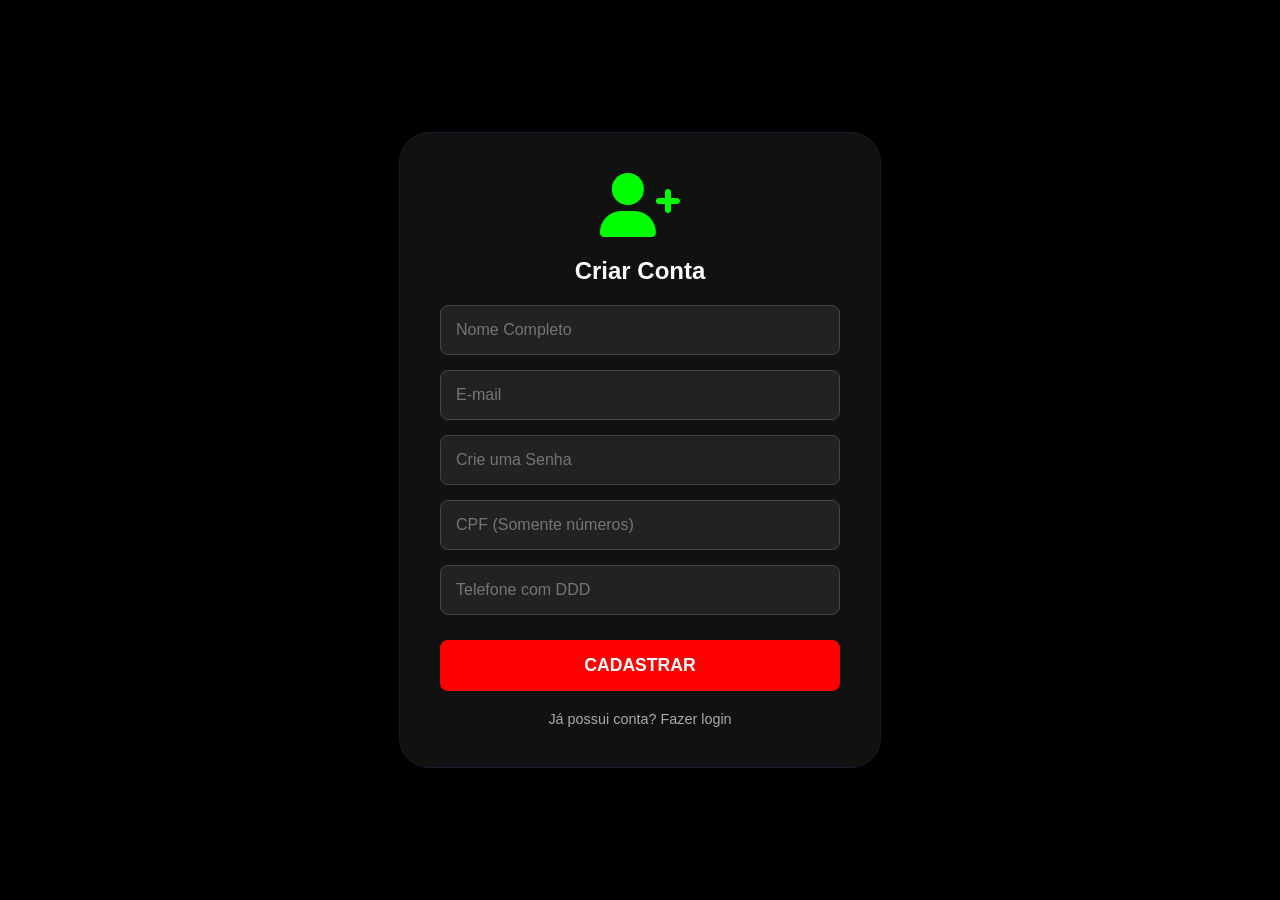
==== frontend/cadastro.html @ 56c07874 "Corrigindo repositório, adicionando estrutura de service, DTOs e novos arquivos do frontend" ====
<!DOCTYPE html>
<html lang="pt-BR">
<head>
    <meta charset="UTF-8">
    <meta name="viewport" content="width=device-width, initial-scale=1.0">
    <title>Cadastro - Monkeys Store</title>
    <link rel="stylesheet" href="style.css">
    <link rel="stylesheet" href="https://cdnjs.cloudflare.com/ajax/libs/font-awesome/6.0.0/css/all.min.css">
    <style>
        body {
            display: flex;
            justify-content: center;
            align-items: center;
            min-height: 100vh;
            margin: 0;
            background-color: #000;
        }
        .login-card {
            background: var(--bg-card, #111);
            border: 1px solid var(--border-color, #333);
            border-radius: 30px;
            padding: 40px;
            width: 100%;
            max-width: 400px;
            display: flex;
            flex-direction: column;
            align-items: center;
            box-shadow: 0 8px 25px rgba(0,0,0,0.8);
        }
        .login-icon {
            font-size: 4rem;
            color: var(--price-green, #00ff00);
            margin-bottom: 20px;
        }
        .login-form {
            width: 100%;
            display: flex;
            flex-direction: column;
            gap: 15px;
        }
        .login-form input {
            padding: 15px;
            background: #222;
            border: 1px solid #444;
            color: white;
            border-radius: 8px;
            font-size: 1rem;
            width: 100%;
            box-sizing: border-box;
        }
        .login-form input:focus {
            outline: none;
            border-color: var(--price-green, #00ff00);
        }
        .login-form button {
            background: var(--btn-red, #e60000);
            color: white;
            border: none;
            padding: 15px;
            border-radius: 8px;
            font-weight: bold;
            cursor: pointer;
            text-transform: uppercase;
            margin-top: 10px;
            font-size: 1.1rem;
        }
        .link-voltar {
            color: #aaa;
            margin-top: 20px;
            text-decoration: none;
            font-size: 0.9rem;
        }
        .link-voltar:hover { color: white; }
    </style>
</head>
<body>

    <div class="login-card">
        <i class="fas fa-user-plus login-icon"></i>
        <h2 style="color: white; margin-top: 0; margin-bottom: 20px;">Criar Conta</h2>
        
        <form class="login-form" id="form-cadastro">
            <!-- Atributos base da classe Usuario -->
            <input type="text" id="nome" placeholder="Nome Completo" required>
            <input type="email" id="email" placeholder="E-mail" required>
            <input type="password" id="senha" placeholder="Crie uma Senha" required>
            
            <!-- Atributos exclusivos da classe Cliente -->
            <input type="text" id="cpf" placeholder="CPF (Somente números)" maxlength="11" required>
            <input type="tel" id="telefone" placeholder="Telefone com DDD" required>
            
            <button type="submit">Cadastrar</button>
        </form>
        
        <a href="login.html" class="link-voltar">Já possui conta? Fazer login</a>
    </div>
    <script src="cadastro.js"></script>
</body>
</html>
---- frontend/style.css ----
/* Variáveis de Cores inspiradas no seu mockup */
:root {
    --bg-color: #050505;
    --border-color: #1a1a2e;
    --brand-purple: #9b59b6;
    --price-green: #00ff00;
    --btn-red: #ff0000;
    --text-white: #ffffff;
}

body {
    background-color: var(--bg-color);
    color: var(--text-white);
    font-family: 'Bebas Neue', sans-serif; /* Substitua por uma fonte condensada se preferir */
    margin: 0;
    padding: 0;
    display: flex;
    flex-direction: column;
    height: 100vh;
}

/* Header */
.header {
    display: flex;
    justify-content: center;
    align-items: center;
    padding: 10px 40px;
    border-bottom: 2px solid var(--border-color);
    position: relative;
}

.logo-container {
    text-align: center;
}

.logo {
    width: 150px;
    border-radius: 50%;
}

.brand-name {
    margin: 5px 0 0;
    font-size: 14px;
    text-transform: uppercase;
    letter-spacing: 2px;
}

.brand-name span {
    color: var(--price-green);
    font-size: 10px;
}

.header-icons {
    position: absolute;
    right: 40px;
    font-size: 24px;
    color: var(--brand-purple);
    display: flex;
    gap: 20px;
}

/* Layout Principal */
.main-container {
    display: flex;
    flex: 1;
}

/* Sidebar */
.sidebar {
    width: 200px;
    border-right: 2px solid var(--border-color);
    padding-top: 20px;
}

.category-list {
    list-style: none;
    padding: 0;
    margin: 0;
}

.category-list li {
    padding: 15px 20px;
    cursor: pointer;
    font-weight: bold;
    text-transform: uppercase;
    font-size: 14px;
    letter-spacing: 1px;
}

.category-list li.active {
    background-color: var(--brand-purple);
}

.category-list li:hover:not(.active) {
    background-color: #111;
}

/* Vitrine (Main Content) */
.content {
    flex: 1;
    padding: 40px;
}

.product-grid {
    display: flex;
    gap: 40px;
    flex-wrap: wrap;
    justify-content: flex-start;
}

/* Cartão do Produto */
.card {
    width: 240px;
    display: flex;
    flex-direction: column;
}

.image-wrapper {
    background-color: #fff;
    border-radius: 20px;
    overflow: hidden;
    padding: 10px;
    display: flex;
    justify-content: center;
    align-items: center;
}

.image-wrapper img {
    width: 100%;
    height: auto;
    object-fit: cover;
    border-radius: 10px;
}

.card-info {
    padding-top: 15px;
    display: flex;
    flex-direction: column;
}

.title {
    font-size: 14px;
    margin: 0 0 5px 0;
    text-transform: uppercase;
}

.price {
    color: var(--price-green);
    font-size: 18px;
    font-weight: bold;
    margin-bottom: 15px;
}

.btn-cart {
    background-color: var(--btn-red);
    color: var(--text-white);
    border: none;
    padding: 10px;
    border-radius: 8px;
    font-weight: bold;
    font-size: 12px;
    cursor: pointer;
    text-transform: uppercase;
    transition: transform 0.2s;
}

.btn-cart:hover {
    transform: scale(1.05);
}
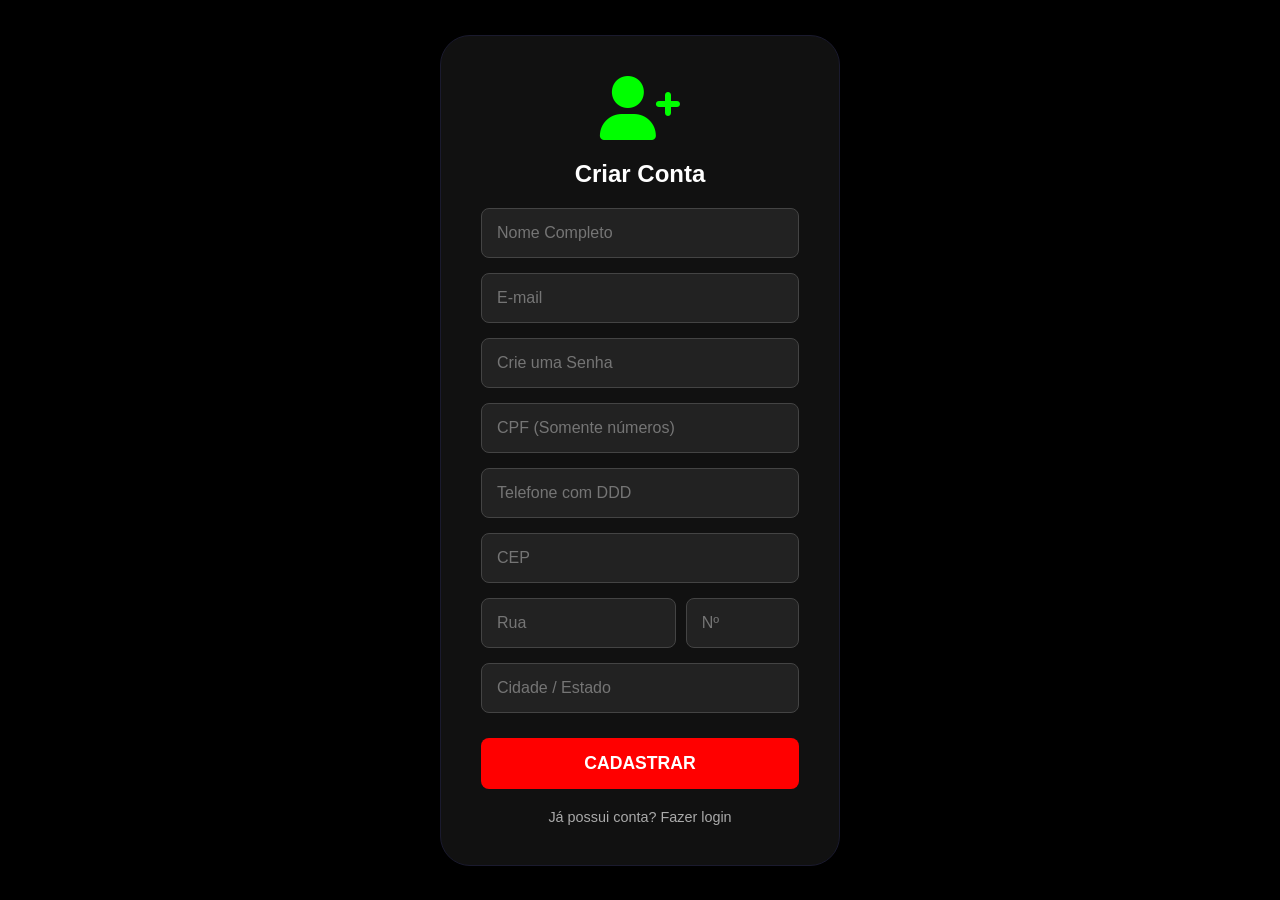
==== commit b99878db: "fix(frontend): campos de endereço incluídos no form/JS e estilização do cadastro corrigida para a pa" ====
--- a/frontend/cadastro.html
+++ b/frontend/cadastro.html
@@ -26,6 +26,7 @@
             flex-direction: column;
             align-items: center;
             box-shadow: 0 8px 25px rgba(0,0,0,0.8);
+            box-sizing: border-box;
         }
         .login-icon {
             font-size: 4rem;
@@ -51,6 +52,17 @@
         .login-form input:focus {
             outline: none;
             border-color: var(--price-green, #00ff00);
+        }
+        .form-row {
+            display: flex;
+            gap: 10px;
+            width: 100%;
+        }
+        .form-row .input-rua {
+            flex: 2;
+        }
+        .form-row .input-num {
+            flex: 1;
         }
         .login-form button {
             background: var(--btn-red, #e60000);
@@ -89,11 +101,20 @@
             <input type="text" id="cpf" placeholder="CPF (Somente números)" maxlength="11" required>
             <input type="tel" id="telefone" placeholder="Telefone com DDD" required>
             
+            <!-- Campos de Endereço (Dentro do formulário) -->
+            <input type="text" id="cep" placeholder="CEP" required>
+            <div class="form-row">
+                <input type="text" id="rua" class="input-rua" placeholder="Rua" required>
+                <input type="text" id="numero" class="input-num" placeholder="Nº" required>
+            </div>
+            <input type="text" id="cidade" placeholder="Cidade / Estado" required>
+            
             <button type="submit">Cadastrar</button>
         </form>
         
         <a href="login.html" class="link-voltar">Já possui conta? Fazer login</a>
     </div>
+
     <script src="cadastro.js"></script>
 </body>
 </html>
--- a/frontend/style.css
+++ b/frontend/style.css
@@ -1,4 +1,4 @@
-/* Variáveis de Cores inspiradas no seu mockup */
+/* Variáveis de Cores Oficiais */
 :root {
     --bg-color: #050505;
     --border-color: #1a1a2e;
@@ -11,7 +11,7 @@
 body {
     background-color: var(--bg-color);
     color: var(--text-white);
-    font-family: 'Bebas Neue', sans-serif; /* Substitua por uma fonte condensada se preferir */
+    font-family: 'Bebas Neue', sans-serif;
     margin: 0;
     padding: 0;
     display: flex;
@@ -38,18 +38,6 @@
     border-radius: 50%;
 }
 
-.brand-name {
-    margin: 5px 0 0;
-    font-size: 14px;
-    text-transform: uppercase;
-    letter-spacing: 2px;
-}
-
-.brand-name span {
-    color: var(--price-green);
-    font-size: 10px;
-}
-
 .header-icons {
     position: absolute;
     right: 40px;
@@ -65,7 +53,7 @@
     flex: 1;
 }
 
-/* Sidebar */
+/* Menu Lateral */
 .sidebar {
     width: 200px;
     border-right: 2px solid var(--border-color);
@@ -116,10 +104,10 @@
 }
 
 .image-wrapper {
-    background-color: #fff;
+    background-color: #911e8b;
     border-radius: 20px;
     overflow: hidden;
-    padding: 10px;
+    padding: 3px;
     display: flex;
     justify-content: center;
     align-items: center;
@@ -129,7 +117,7 @@
     width: 100%;
     height: auto;
     object-fit: cover;
-    border-radius: 10px;
+    border-radius: 20px;
 }
 
 .card-info {
@@ -166,4 +154,188 @@
 
 .btn-cart:hover {
     transform: scale(1.05);
+}
+
+/* --- CARRINHO LATERAL (SIDEBAR) --- */
+.carrinho-sidebar {
+    position: fixed;
+    top: 0;
+    right: -400px;
+    width: 350px;
+    height: 100vh;
+    background-color: var(--bg-color);
+    border-left: 2px solid var(--brand-purple);
+    z-index: 1001;
+    transition: right 0.3s ease;
+    padding: 20px;
+    display: flex;
+    flex-direction: column;
+    box-sizing: border-box;
+}
+
+.carrinho-sidebar.aberto {
+    right: 0;
+}
+
+.carrinho-overlay {
+    position: fixed;
+    top: 0;
+    left: 0;
+    width: 100%;
+    height: 100%;
+    background: rgba(0, 0, 0, 0.7);
+    z-index: 1000;
+    display: none;
+}
+
+.carrinho-header {
+    display: flex;
+    justify-content: space-between;
+    align-items: center;
+    border-bottom: 2px solid var(--border-color);
+    padding-bottom: 15px;
+    margin-bottom: 15px;
+}
+
+.fechar-btn {
+    background: transparent;
+    color: var(--btn-red);
+    border: none;
+    font-size: 20px;
+    font-weight: bold;
+    cursor: pointer;
+}
+
+.carrinho-lista {
+    flex-grow: 1;
+    overflow-y: auto;
+    display: flex;
+    flex-direction: column;
+    gap: 15px;
+}
+
+.item-carrinho {
+    display: flex;
+    gap: 10px;
+    background-color: #111;
+    padding: 10px;
+    border-radius: 8px;
+    border: 1px solid var(--border-color);
+}
+
+.item-carrinho img {
+    width: 60px;
+    height: 60px;
+    object-fit: cover;
+    border-radius: 5px;
+}
+
+.carrinho-footer {
+    margin-top: auto;
+    padding-top: 15px;
+    padding-bottom: 10px;
+}
+
+/* =========================================
+   ESTILOS DA BARRA DE CATEGORIAS LATERAL
+========================================= */
+.sidebar-categorias {
+    width: 250px;
+    padding: 20px;
+    background-color: #0a0a0a;
+    border: 1px solid #222;
+    border-radius: 8px;
+    height: fit-content;
+    margin-right: 20px;
+}
+
+.titulo-sidebar {
+    color: white;
+    font-family: 'Bebas Neue', sans-serif;
+    font-size: 1.5rem;
+    letter-spacing: 2px;
+    margin-top: 0;
+    margin-bottom: 20px;
+    border-bottom: 2px solid var(--btn-red);
+    padding-bottom: 10px;
+    text-transform: uppercase;
+}
+
+.menu-categorias {
+    list-style: none;
+    padding: 0;
+    margin: 0;
+    display: flex;
+    flex-direction: column;
+    gap: 8px;
+}
+
+.link-categoria {
+    display: block;
+    color: #888;
+    text-decoration: none;
+    font-family: sans-serif;
+    font-size: 0.95rem;
+    font-weight: bold;
+    text-transform: uppercase;
+    padding: 12px 15px;
+    border-radius: 4px;
+    background-color: transparent;
+    border-left: 3px solid transparent;
+    transition: all 0.3s ease;
+}
+
+.link-categoria:hover {
+    color: white;
+    background-color: #151515;
+    border-left: 3px solid #555;
+    padding-left: 20px;
+}
+
+.link-categoria.ativo {
+    color: white;
+    background-color: #1a1a1a;
+    border-left: 3px solid var(--btn-red);
+}
+
+/* =========================================
+   BARRA DE PESQUISA INFERIOR
+========================================= */
+.search-container-bottom {
+    width: 100%;
+    background-color: #000;
+    padding: 10px 20px 30px 20px;
+    display: flex;
+    justify-content: center;
+}
+
+.search-wrapper {
+    position: relative;
+    width: 100%;
+    max-width: 600px;
+}
+
+.search-wrapper input {
+    width: 100%;
+    padding: 12px 20px 12px 45px;
+    border-radius: 30px;
+    border: 1px solid #333;
+    background-color: #111;
+    color: white;
+    font-size: 1rem;
+    outline: none;
+    transition: all 0.3s ease;
+}
+
+.search-wrapper input:focus {
+    border-color: var(--btn-red);
+}
+
+.search-wrapper .icon-busca {
+    position: absolute;
+    left: 18px;
+    top: 50%;
+    transform: translateY(-50%);
+    color: #666;
+    font-size: 1.1rem;
 }
